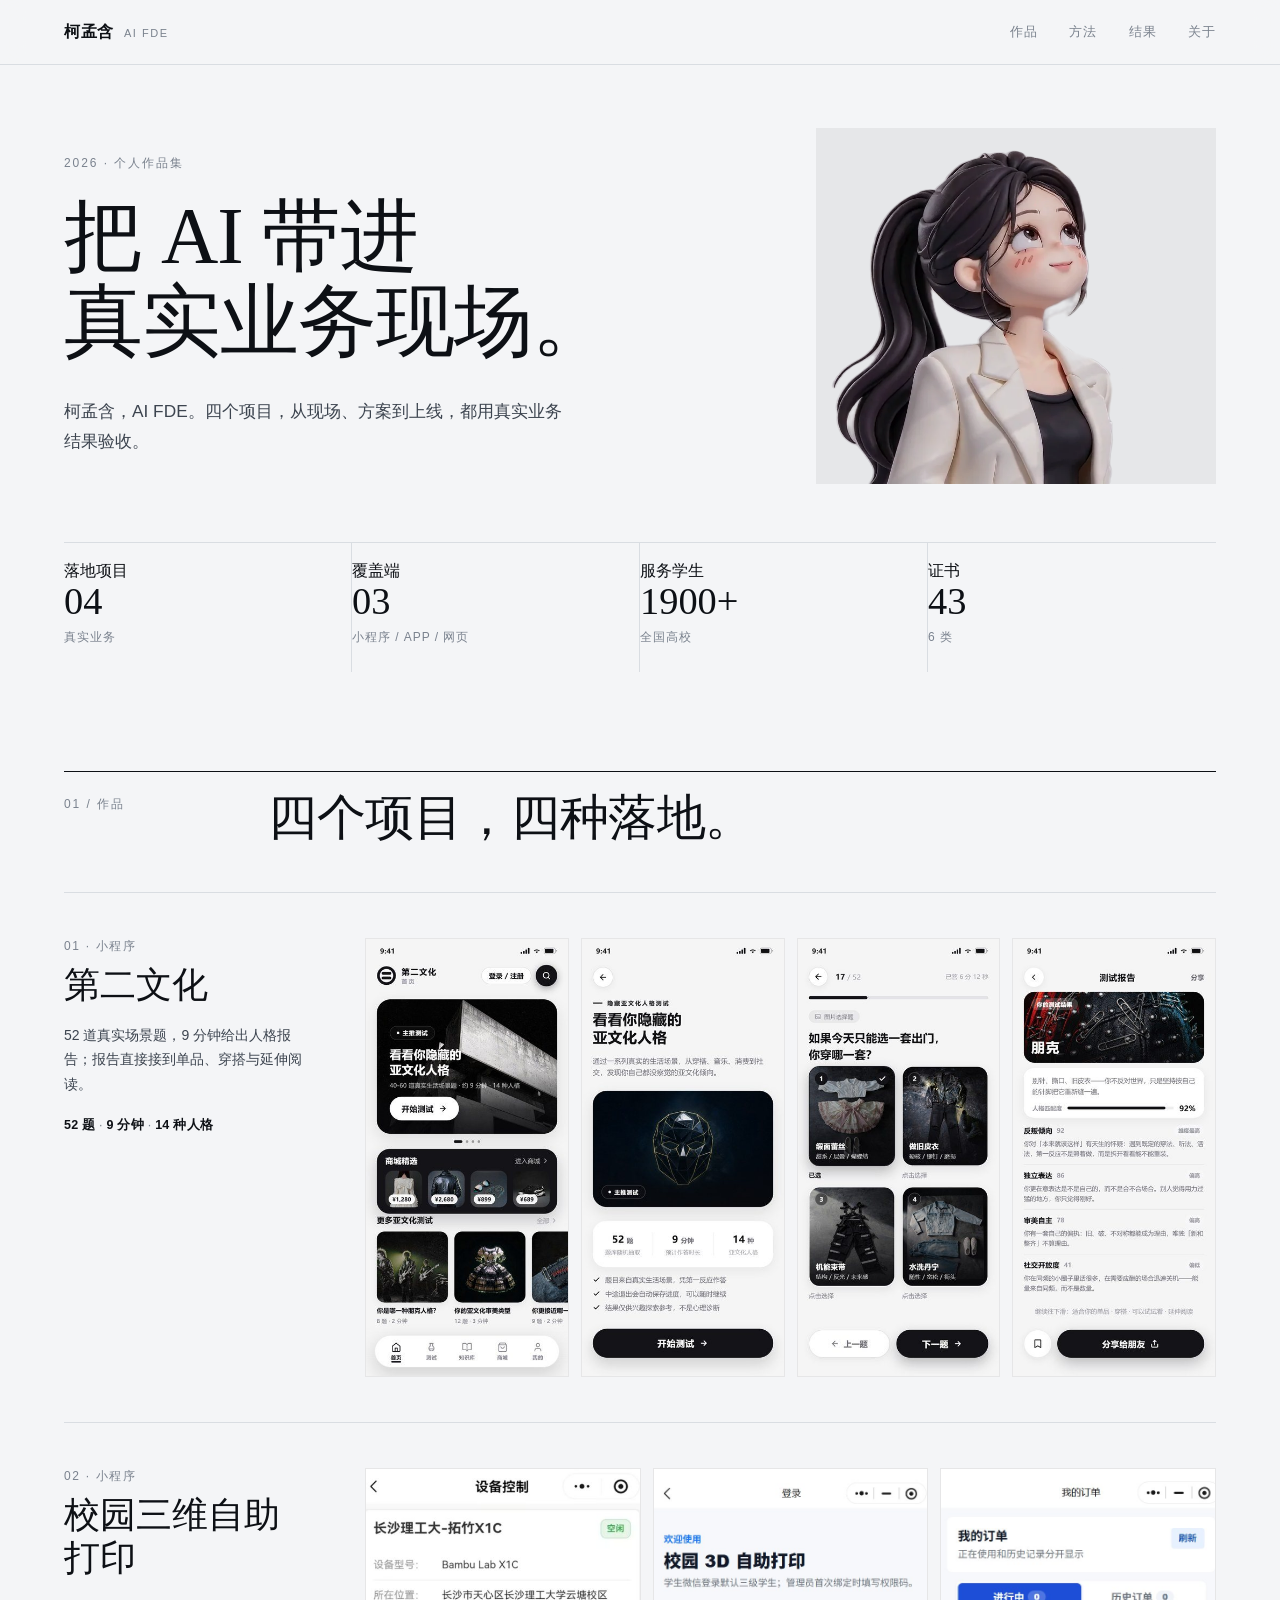
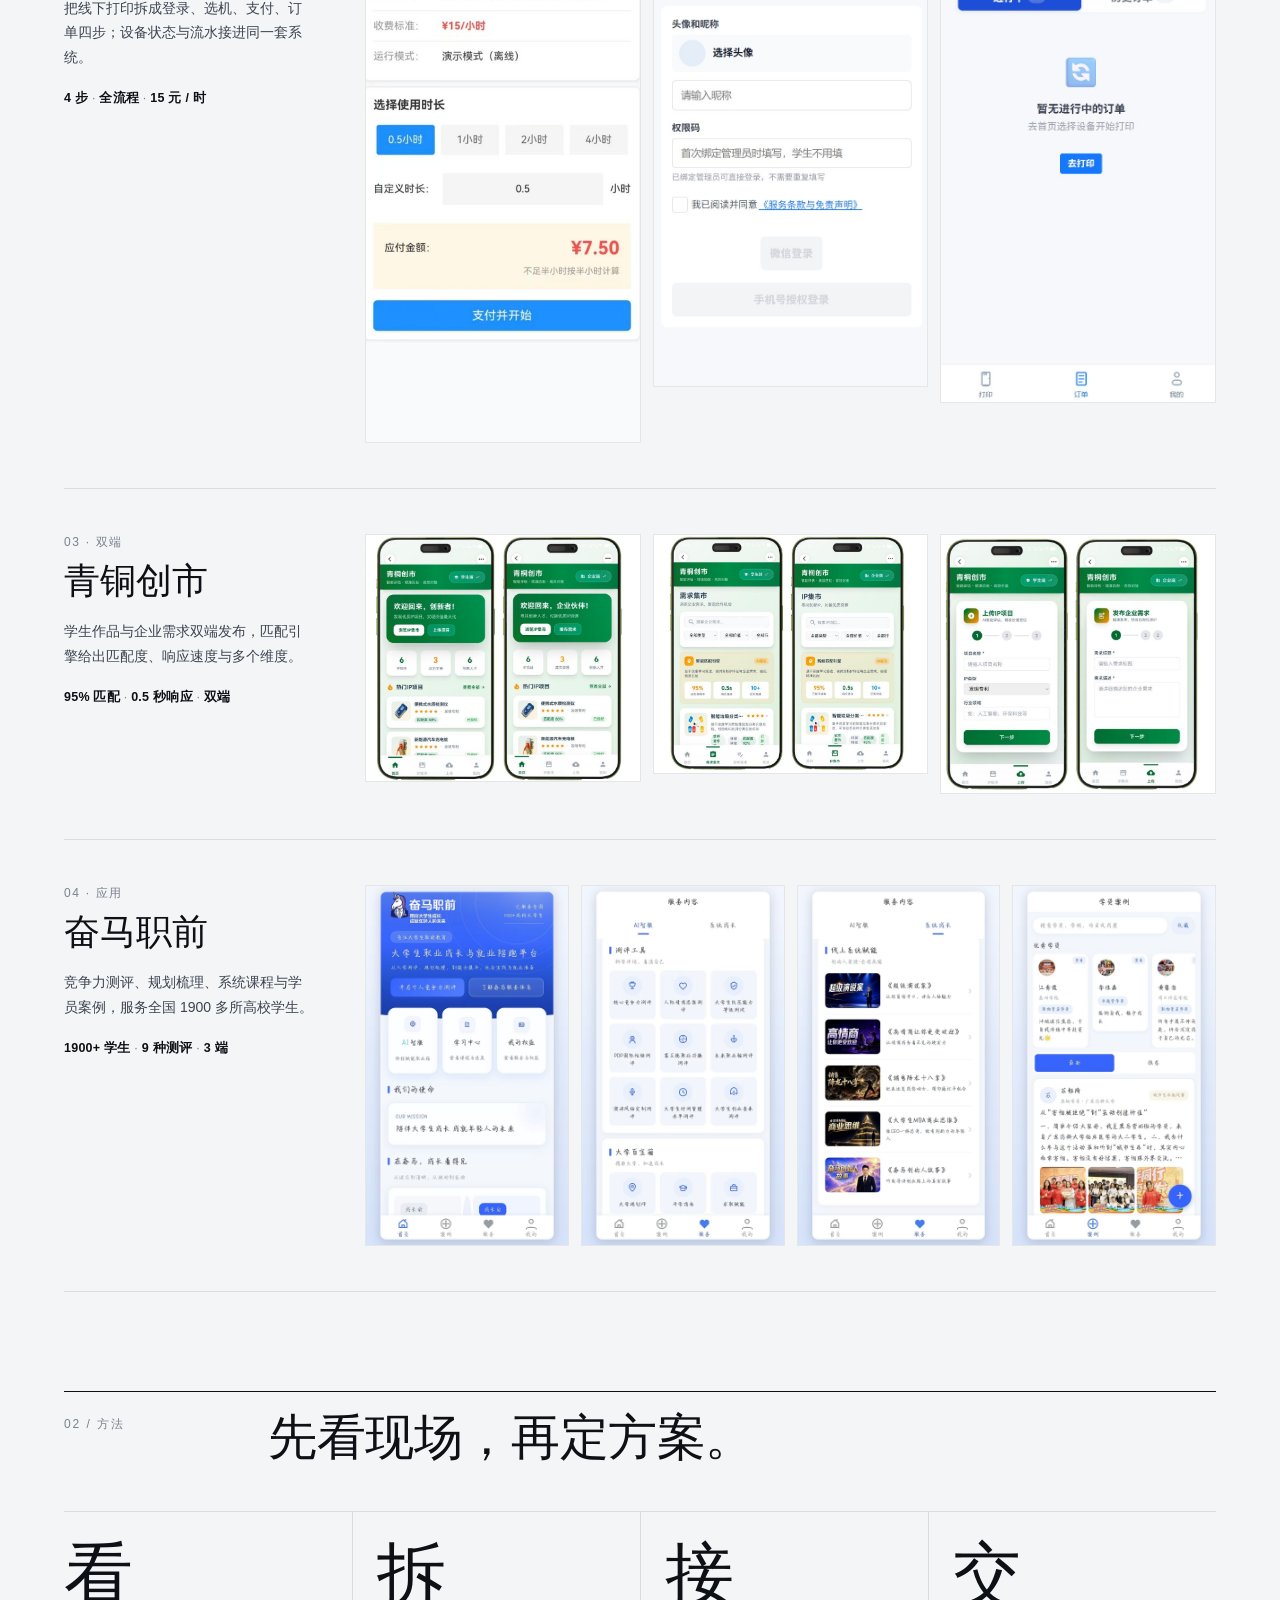
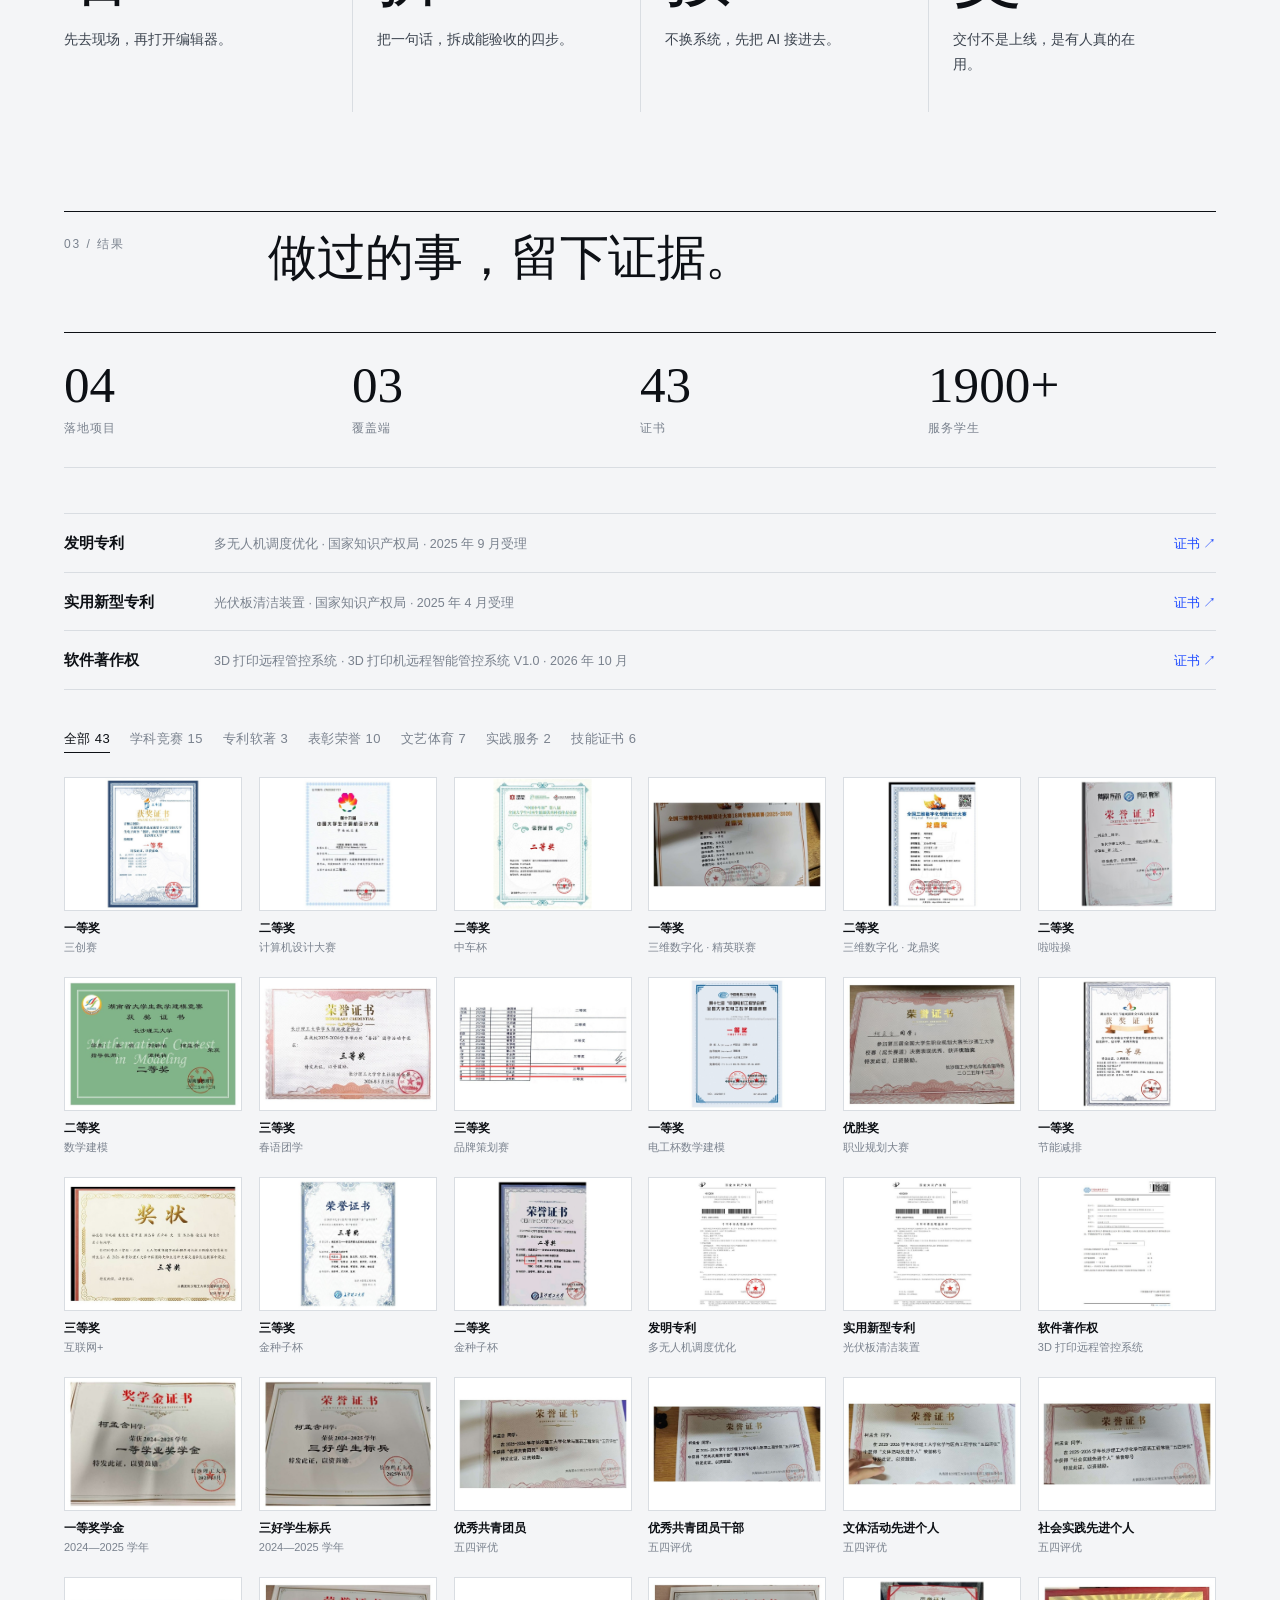
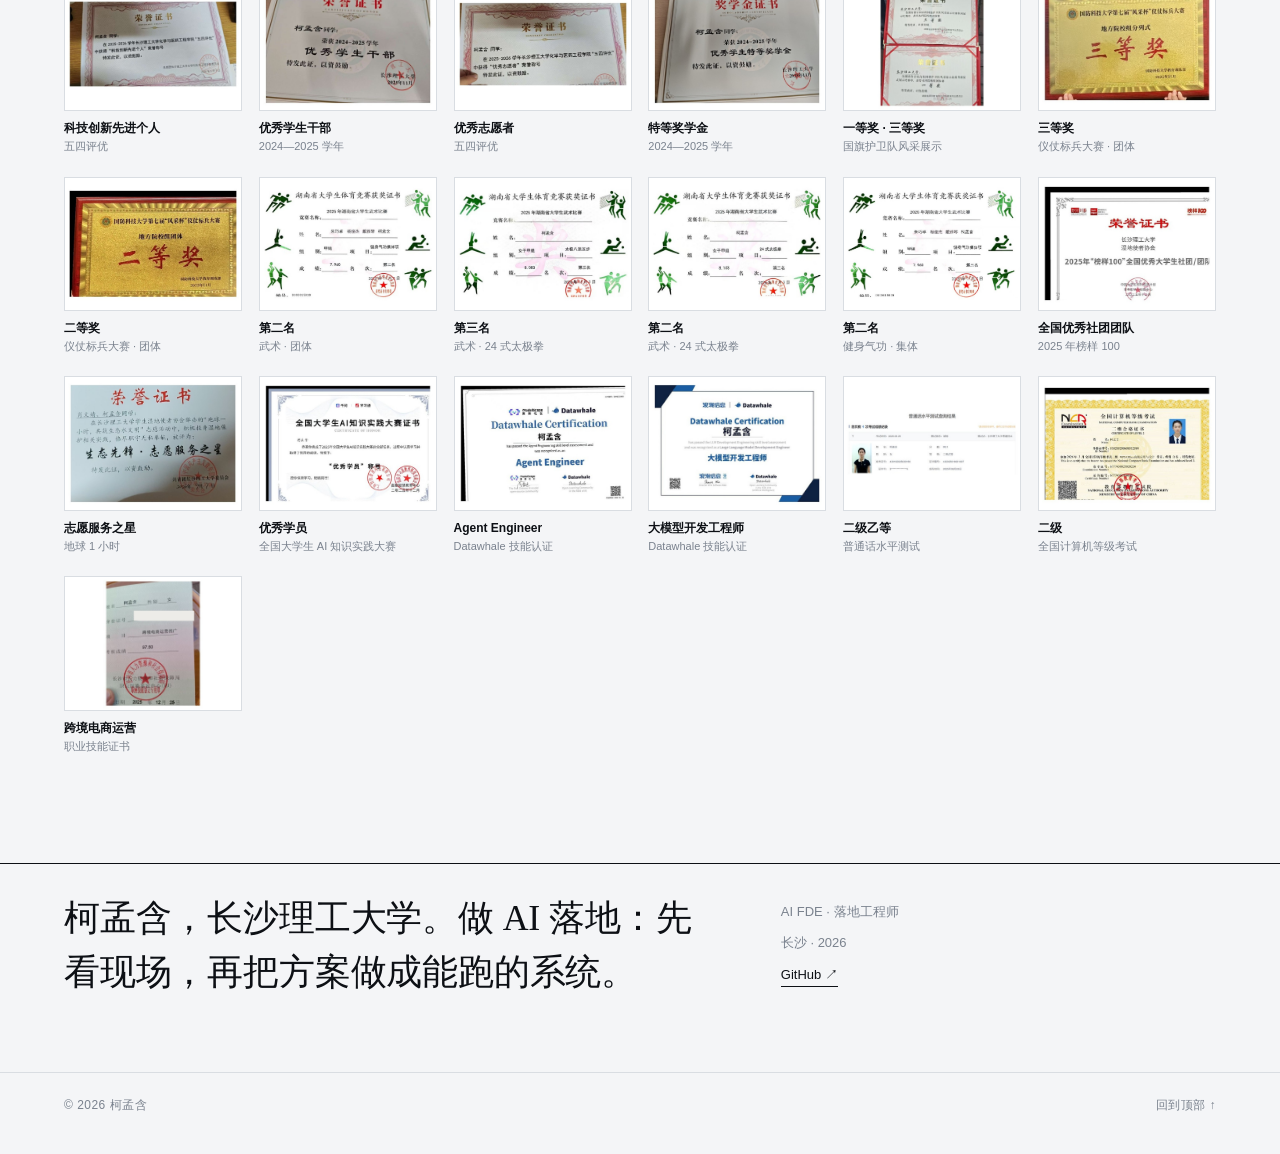
==== index.html @ 9101d400 "极简版作品集：单页、无裁切、43 证书、人物跟随" ====
<!doctype html>
<html lang="zh-CN">
<head>
<meta charset="utf-8">
<meta name="viewport" content="width=device-width, initial-scale=1, viewport-fit=cover">
<meta name="description" content="柯孟含 · AI FDE 作品集：把 AI 带进真实业务现场。">
<meta name="theme-color" content="#f4f5f7">
<meta name="color-scheme" content="light">
<link rel="icon" href="data:,">
<title>柯孟含 · AI FDE 作品集</title>
<style>
:root{
  --paper:#f4f5f7; --ink:#0d1015; --body:#3c444f; --muted:#7a828e;
  --hair:#d9dde2; --accent:#1f4bff;
  --serif:"Songti SC","STSong","Noto Serif SC","SimSun",serif;
  --sans:"PingFang SC","Microsoft YaHei","Hiragino Sans GB","Source Han Sans SC",sans-serif;
  --pad:clamp(20px,5vw,64px); --max:1280px;
}
*{box-sizing:border-box}
html{scroll-behavior:smooth}
body{margin:0;background:var(--paper);color:var(--ink);font-family:var(--sans);-webkit-font-smoothing:antialiased;text-rendering:optimizeLegibility}
::selection{background:var(--accent);color:#fff}
img{display:block;max-width:100%}
button{font-family:inherit}
a{color:inherit}
h1,h2,h3,p,dl,dd,dt{margin:0}
.wrap{max-width:var(--max);margin:0 auto;padding:0 var(--pad)}
.top{position:sticky;top:0;z-index:40;background:rgba(244,245,247,.9);backdrop-filter:blur(12px);-webkit-backdrop-filter:blur(12px);border-bottom:1px solid var(--hair)}
.top-in{max-width:var(--max);margin:0 auto;padding:0 var(--pad);height:64px;display:flex;align-items:center;justify-content:space-between;gap:24px}
.mark{display:flex;align-items:baseline;gap:10px;text-decoration:none;font-size:16px;font-weight:600;letter-spacing:.04em;white-space:nowrap}
.mark span{font-size:11px;font-weight:500;color:var(--muted);letter-spacing:.14em}
.nav{display:flex;align-items:center;gap:clamp(14px,2.6vw,32px)}
.nav a{font-size:13px;color:var(--muted);text-decoration:none;padding:5px 0;border-bottom:1px solid transparent;letter-spacing:.06em;white-space:nowrap}
.nav a:hover{color:var(--ink);border-color:var(--ink)}
.hero{padding-top:clamp(44px,7vh,84px)}
.hero-grid{display:grid;grid-template-columns:minmax(0,1.18fr) minmax(270px,.82fr);gap:clamp(24px,4vw,60px);align-items:center}
.eyebrow{font-size:12px;letter-spacing:.16em;color:var(--muted);margin-bottom:22px}
h1{font-family:var(--serif);font-weight:400;font-size:clamp(40px,6.2vw,88px);line-height:1.07;letter-spacing:-.012em}
.lede{margin-top:clamp(22px,3.5vh,34px);font-size:clamp(15px,1.35vw,18px);line-height:1.75;color:var(--body);max-width:29em}
.portrait{position:relative;width:100%;max-width:400px;aspect-ratio:810/720;justify-self:end;background:#e6e7e9}
.portrait img,.portrait canvas{position:absolute;inset:0;width:100%;height:100%;object-fit:contain;mix-blend-mode:multiply}
.portrait img{transition:opacity .2s ease}
.facts{display:grid;grid-template-columns:repeat(4,minmax(0,1fr));border-top:1px solid var(--hair);margin-top:clamp(40px,6.5vh,76px)}
.fact{padding:18px 18px 26px 0;border-right:1px solid var(--hair)}
.fact:last-child{border-right:0;padding-right:0}
.fact b{display:block;font-family:var(--serif);font-weight:400;font-size:clamp(28px,3vw,40px);line-height:1}
.fact span{display:block;margin-top:9px;font-size:12px;letter-spacing:.08em;color:var(--muted)}
section[id]{scroll-margin-top:84px}
.sec{padding-top:clamp(74px,11vh,132px)}
.sec-head{display:grid;grid-template-columns:180px minmax(0,1fr);gap:24px;border-top:1px solid var(--ink);padding-top:18px;margin-bottom:clamp(30px,5vh,54px)}
.sec-no{font-size:12px;letter-spacing:.16em;color:var(--muted);padding-top:6px}
.sec-title{font-family:var(--serif);font-weight:400;font-size:clamp(30px,3.8vw,52px);line-height:1.16;letter-spacing:-.008em}
.project{display:grid;grid-template-columns:250px minmax(0,1fr);gap:clamp(24px,4vw,56px);padding:clamp(34px,5vh,54px) 0;border-bottom:1px solid var(--hair)}
.project:first-of-type{border-top:1px solid var(--hair)}
.p-idx{font-size:12px;letter-spacing:.14em;color:var(--muted)}
.p-title{font-family:var(--serif);font-weight:400;font-size:clamp(25px,2.8vw,36px);line-height:1.2;margin-top:9px}
.p-desc{margin-top:16px;font-size:14px;line-height:1.75;color:var(--body);max-width:22em}
.p-metrics{margin-top:18px;font-size:12.5px;line-height:1.8;color:var(--muted);letter-spacing:.02em}
.p-metrics b{color:var(--ink);font-weight:600}
.shots{display:flex;gap:12px;align-items:flex-start}
.shots img{flex:1 1 0;min-width:0;width:100%;height:auto;background:#fff;border:1px solid rgba(13,16,21,.1)}
.method{display:grid;grid-template-columns:repeat(4,minmax(0,1fr));border-top:1px solid var(--hair)}
.m-row{padding:28px 24px 36px 0}
.m-row + .m-row{border-left:1px solid var(--hair);padding-left:24px}
.m-char{font-family:var(--serif);font-size:clamp(46px,5.4vw,76px);line-height:1;font-weight:400}
.m-text{margin-top:18px;font-size:14px;line-height:1.75;color:var(--body);max-width:14em}
.results{display:grid;grid-template-columns:repeat(4,minmax(0,1fr));border-top:1px solid var(--ink);border-bottom:1px solid var(--hair)}
.result{padding:26px 18px 30px 0}
.result b{display:block;font-family:var(--serif);font-weight:400;font-size:clamp(34px,4vw,54px);line-height:1}
.result span{display:block;margin-top:10px;font-size:12px;letter-spacing:.08em;color:var(--muted)}
.patents{margin-top:clamp(30px,5vh,50px);border-top:1px solid var(--hair)}
.patent{width:100%;display:grid;grid-template-columns:132px minmax(0,1fr) auto;gap:18px;align-items:baseline;padding:18px 0;border:0;border-bottom:1px solid var(--hair);background:none;text-align:left;color:inherit;cursor:pointer;font:inherit}
.patent b{font-size:15px;font-weight:600;line-height:1.4}
.patent small{font-size:12.5px;color:var(--muted);line-height:1.5}
.patent em{font-style:normal;font-size:12.5px;color:var(--accent);white-space:nowrap}
.patent:hover em{text-decoration:underline}
.cert-filter{display:flex;flex-wrap:wrap;gap:6px 20px;margin:clamp(28px,4vh,42px) 0 22px}
.cert-filter button{background:none;border:0;border-bottom:1px solid transparent;padding:4px 0;font-size:13px;color:var(--muted);cursor:pointer;letter-spacing:.03em}
.cert-filter button:hover{color:var(--ink)}
.cert-filter button.on{color:var(--ink);border-color:var(--ink)}
.cert-grid{display:grid;grid-template-columns:repeat(6,minmax(0,1fr));gap:clamp(12px,1.5vw,20px) clamp(10px,1.3vw,18px)}
.cert{border:0;background:none;padding:0;text-align:left;color:inherit;cursor:pointer;font:inherit;min-width:0}
.cert-img{display:block;width:100%;height:clamp(96px,10.5vw,150px);background:#fff;border:1px solid var(--hair);transition:border-color .2s ease}
.cert-img img{width:100%;height:100%;object-fit:contain}
.cert b{display:block;font-size:12px;font-weight:600;line-height:1.45;margin-top:9px}
.cert span{display:block;font-size:11px;line-height:1.45;color:var(--muted);margin-top:2px}
.cert:hover .cert-img{border-color:var(--ink)}
.about{display:grid;grid-template-columns:minmax(0,1.2fr) minmax(0,.8fr);gap:clamp(30px,5vw,72px);margin-top:clamp(80px,12vh,140px);border-top:1px solid var(--ink);padding-top:28px}
.about p{font-family:var(--serif);font-size:clamp(24px,2.8vw,38px);line-height:1.5;letter-spacing:-.005em}
.about-meta{display:flex;flex-direction:column;gap:8px;font-size:13px;line-height:1.8;color:var(--muted);padding-top:8px}
.about-meta a{color:var(--ink);text-decoration:none;border-bottom:1px solid var(--ink);align-self:flex-start}
.foot{display:flex;justify-content:space-between;gap:24px;margin-top:clamp(54px,8vh,90px);padding-top:24px;padding-bottom:40px;border-top:1px solid var(--hair);font-size:12px;color:var(--muted);letter-spacing:.04em}
.foot a{text-decoration:none;color:inherit}
.foot a:hover{color:var(--ink)}
.lb{position:fixed;inset:0;z-index:100;background:#0a0c10;display:none;place-items:center;padding:clamp(56px,7vh,84px) clamp(14px,4vw,56px) clamp(72px,9vh,96px)}
.lb.on{display:grid}
.lb figure{margin:0;display:grid;place-items:center;max-width:100%;max-height:100%}
.lb img{max-width:min(94vw,1400px);max-height:76vh;width:auto;height:auto;object-fit:contain;background:#fff}
.lb figcaption{position:fixed;left:0;right:0;bottom:0;display:flex;align-items:center;justify-content:space-between;gap:18px;padding:16px clamp(20px,4vw,48px);color:#fff;font-size:12.5px;line-height:1.5;background:linear-gradient(to top,rgba(10,12,16,.96),rgba(10,12,16,0))}
.lb figcaption span{color:#aab2bf}
#lbCount{white-space:nowrap;flex:none}
.lb button{background:none;border:1px solid rgba(255,255,255,.28);color:#fff;padding:7px 13px;font-size:12.5px;cursor:pointer}
.lb button:hover{border-color:#fff}
.lb-close{position:fixed;top:16px;right:16px;z-index:2}
.lb-prev,.lb-next{position:fixed;top:50%;transform:translateY(-50%);z-index:2}
.lb-prev{left:16px}.lb-next{right:16px}
@media (max-width:980px){
  .hero-grid{grid-template-columns:1fr;align-items:start}
  .portrait{justify-self:stretch;max-width:none;width:100%;margin-top:8px}
  .sec-head{grid-template-columns:130px minmax(0,1fr)}
  .project{grid-template-columns:1fr;gap:22px}
  .p-desc{max-width:32em}
  .method{grid-template-columns:repeat(2,minmax(0,1fr))}
  .m-row:nth-child(3){border-left:0;padding-left:0}
  .m-row{border-top:1px solid var(--hair)}
  .m-row:nth-child(-n+2){border-top:0}
  .cert-grid{grid-template-columns:repeat(3,minmax(0,1fr))}
  .about{grid-template-columns:1fr}
}
@media (max-width:640px){
  .top-in{height:58px}
  .mark span{display:none}
  .nav{gap:16px}
  .nav a{font-size:12px}
  .facts{grid-template-columns:repeat(2,minmax(0,1fr))}
  .fact:nth-child(2){border-right:0}
  .fact:nth-child(-n+2){border-bottom:1px solid var(--hair)}
  .sec-head{grid-template-columns:1fr;gap:8px}
  .sec-no{padding-top:0}
  .shots{display:grid;grid-template-columns:repeat(2,minmax(0,1fr));gap:10px}
  .shots img{width:100%;height:auto}
  .method{grid-template-columns:1fr}
  .m-row + .m-row{border-left:0;padding-left:0}
  .m-row{border-top:1px solid var(--hair);padding:22px 0 28px}
  .m-row:nth-child(2){border-top:0}
  .m-text{max-width:22em}
  .results{grid-template-columns:repeat(2,minmax(0,1fr))}
  .result:nth-child(2){border-right:0}
  .result:nth-child(-n+2){border-bottom:1px solid var(--hair)}
  .patent{grid-template-columns:1fr auto;gap:6px 14px}
  .patent small{grid-column:1/-1}
  .cert-grid{grid-template-columns:repeat(2,minmax(0,1fr))}
  .cert-img{height:132px}
  .lb-prev,.lb-next{top:auto;bottom:60px;transform:none}
  .lb-prev{left:14px}.lb-next{right:14px}
}
@media (prefers-reduced-motion: reduce){
  html{scroll-behavior:auto}
  *{transition:none !important;animation:none !important}
}
</style>
</head>
<body>
<header class="top">
  <div class="top-in">
    <a class="mark" href="#top">柯孟含<span>AI FDE</span></a>
    <nav class="nav" aria-label="页面导航">
      <a href="#work">作品</a>
      <a href="#method">方法</a>
      <a href="#result">结果</a>
      <a href="#about">关于</a>
    </nav>
  </div>
</header>

<main id="top">
  <section class="hero wrap">
    <div class="hero-grid">
      <div>
        <p class="eyebrow">2026 · 个人作品集</p>
        <h1>把 AI 带进<br>真实业务现场。</h1>
        <p class="lede">柯孟含，AI FDE。四个项目，从现场、方案到上线，都用真实业务结果验收。</p>
      </div>
      <div class="portrait">
        <img src="[data-uri]" alt="柯孟含的原创动画形象">
        <canvas id="headCanvas" width="810" height="720" role="img" aria-label="原创动画形象，头部跟随鼠标连续转动"></canvas>
      </div>
    </div>
    <dl class="facts">
      <div class="fact"><dt>落地项目</dt><dd><b>04</b><span>真实业务</span></dd></div>
      <div class="fact"><dt>覆盖端</dt><dd><b>03</b><span>小程序 / APP / 网页</span></dd></div>
      <div class="fact"><dt>服务学生</dt><dd><b>1900+</b><span>全国高校</span></dd></div>
      <div class="fact"><dt>证书</dt><dd><b>43</b><span>6 类</span></dd></div>
    </dl>
  </section>

  <section class="sec wrap" id="work">
    <div class="sec-head">
      <p class="sec-no">01 / 作品</p>
      <h2 class="sec-title">四个项目，四种落地。</h2>
    </div>
    <article class="project">
        <div>
          <p class="p-idx">01 · 小程序</p>
          <h3 class="p-title">第二文化</h3>
          <p class="p-desc">52 道真实场景题，9 分钟给出人格报告；报告直接接到单品、穿搭与延伸阅读。</p>
          <p class="p-metrics"><b>52 题</b> · <b>9 分钟</b> · <b>14 种人格</b></p>
        </div>
        <div class="shots" aria-label="第二文化 界面"><img src="[data-uri]" alt="第二文化：首页 · 主推测试与商城精选"><img src="[data-uri]" alt="第二文化：测试介绍 · 52 题 / 约 9 分钟 / 14 种"><img src="[data-uri]" alt="第二文化：答题 · 第 17 题，共 52 题"><img src="[data-uri]" alt="第二文化：报告 · 朋克 92% 与四维解读"></div>
      </article>
<article class="project">
        <div>
          <p class="p-idx">02 · 小程序</p>
          <h3 class="p-title">校园三维自助打印</h3>
          <p class="p-desc">把线下打印拆成登录、选机、支付、订单四步；设备状态与流水接进同一套系统。</p>
          <p class="p-metrics"><b>4 步</b> · <b>全流程</b> · <b>15 元 / 时</b></p>
        </div>
        <div class="shots" aria-label="校园三维自助打印 界面"><img src="[data-uri]" alt="校园三维自助打印：设备控制 · 选择时长并支付"><img src="[data-uri]" alt="校园三维自助打印：登录 · 微信登录与权限码"><img src="[data-uri]" alt="校园三维自助打印：我的订单 · 进行中与历史"></div>
      </article>
<article class="project">
        <div>
          <p class="p-idx">03 · 双端</p>
          <h3 class="p-title">青铜创市</h3>
          <p class="p-desc">学生作品与企业需求双端发布，匹配引擎给出匹配度、响应速度与多个维度。</p>
          <p class="p-metrics"><b>95% 匹配</b> · <b>0.5 秒响应</b> · <b>双端</b></p>
        </div>
        <div class="shots" aria-label="青铜创市 界面"><img src="[data-uri]" alt="青铜创市：双端首页 · 学生端与企业端"><img src="[data-uri]" alt="青铜创市：作品集市与需求集市 · 智能匹配"><img src="[data-uri]" alt="青铜创市：上传作品与发布需求"></div>
      </article>
<article class="project">
        <div>
          <p class="p-idx">04 · 应用</p>
          <h3 class="p-title">奋马职前</h3>
          <p class="p-desc">竞争力测评、规划梳理、系统课程与学员案例，服务全国 1900 多所高校学生。</p>
          <p class="p-metrics"><b>1900+ 学生</b> · <b>9 种测评</b> · <b>3 端</b></p>
        </div>
        <div class="shots" aria-label="奋马职前 界面"><img src="[data-uri]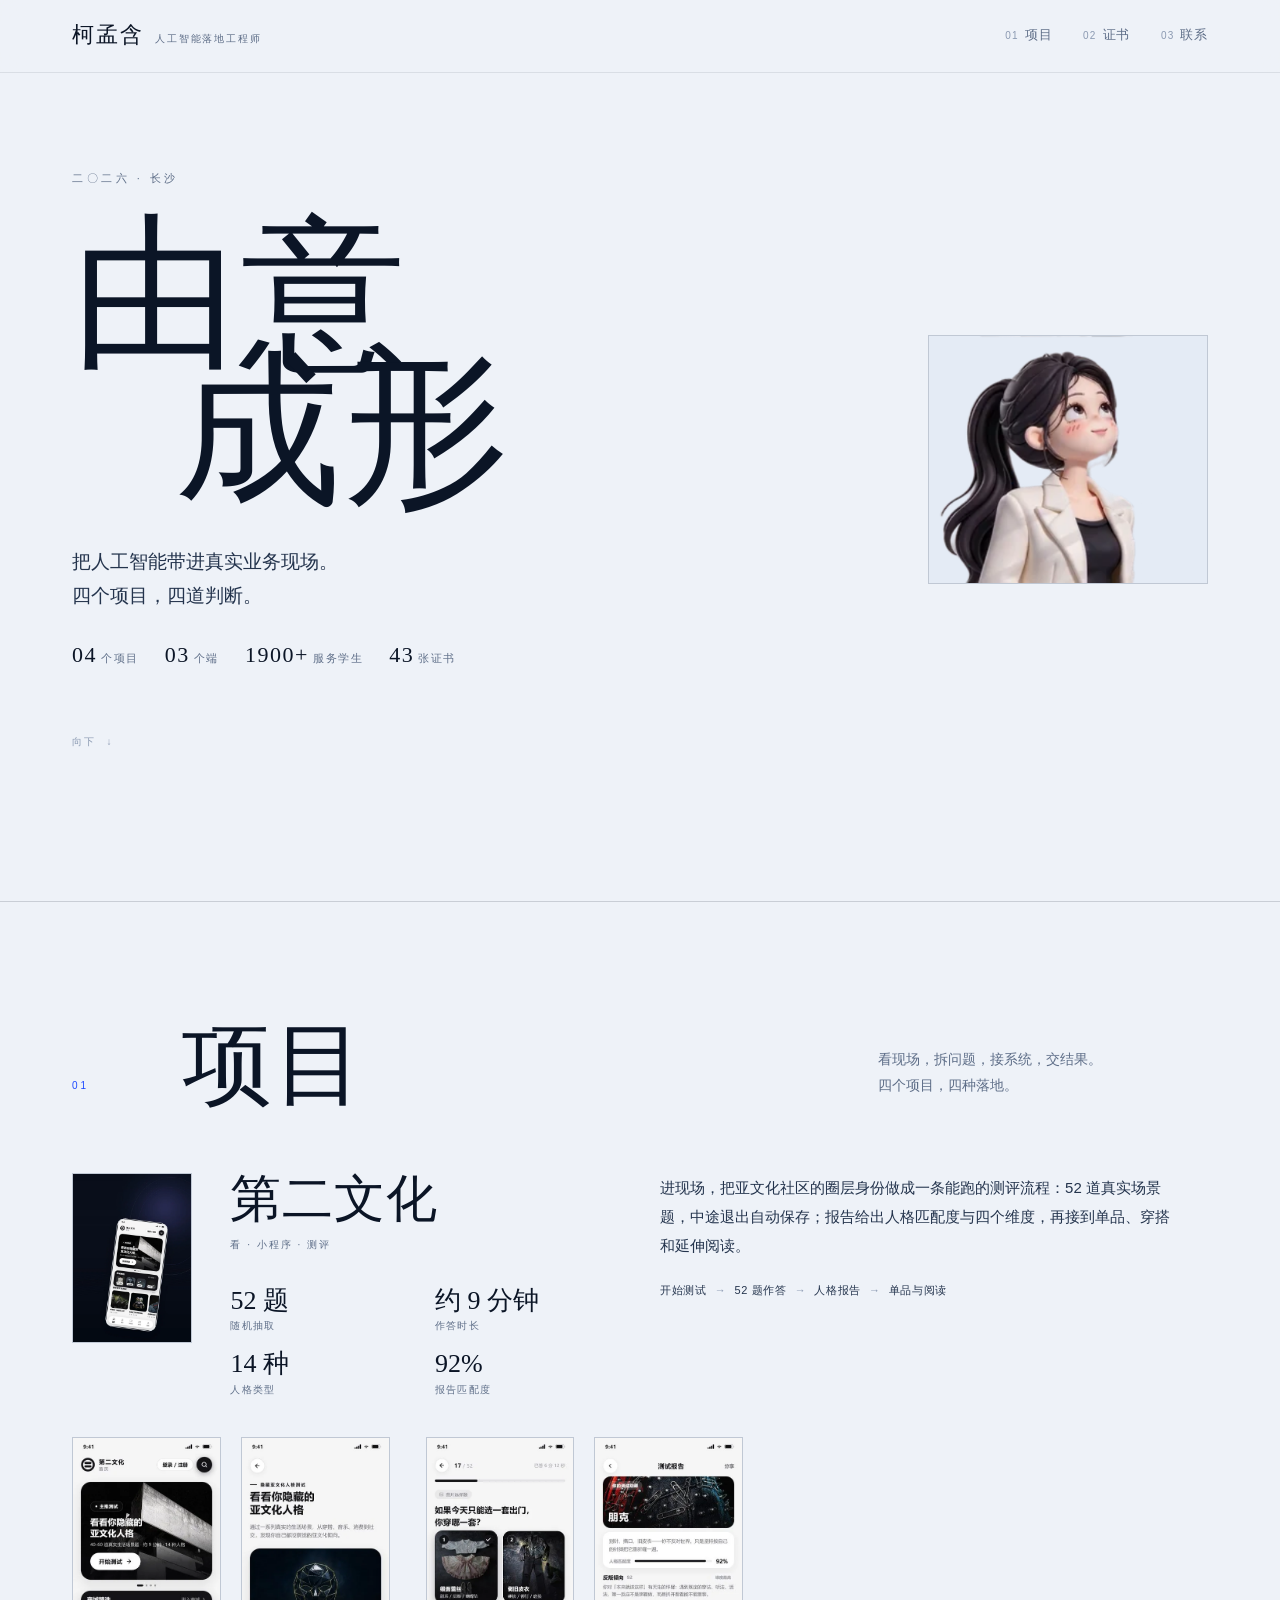
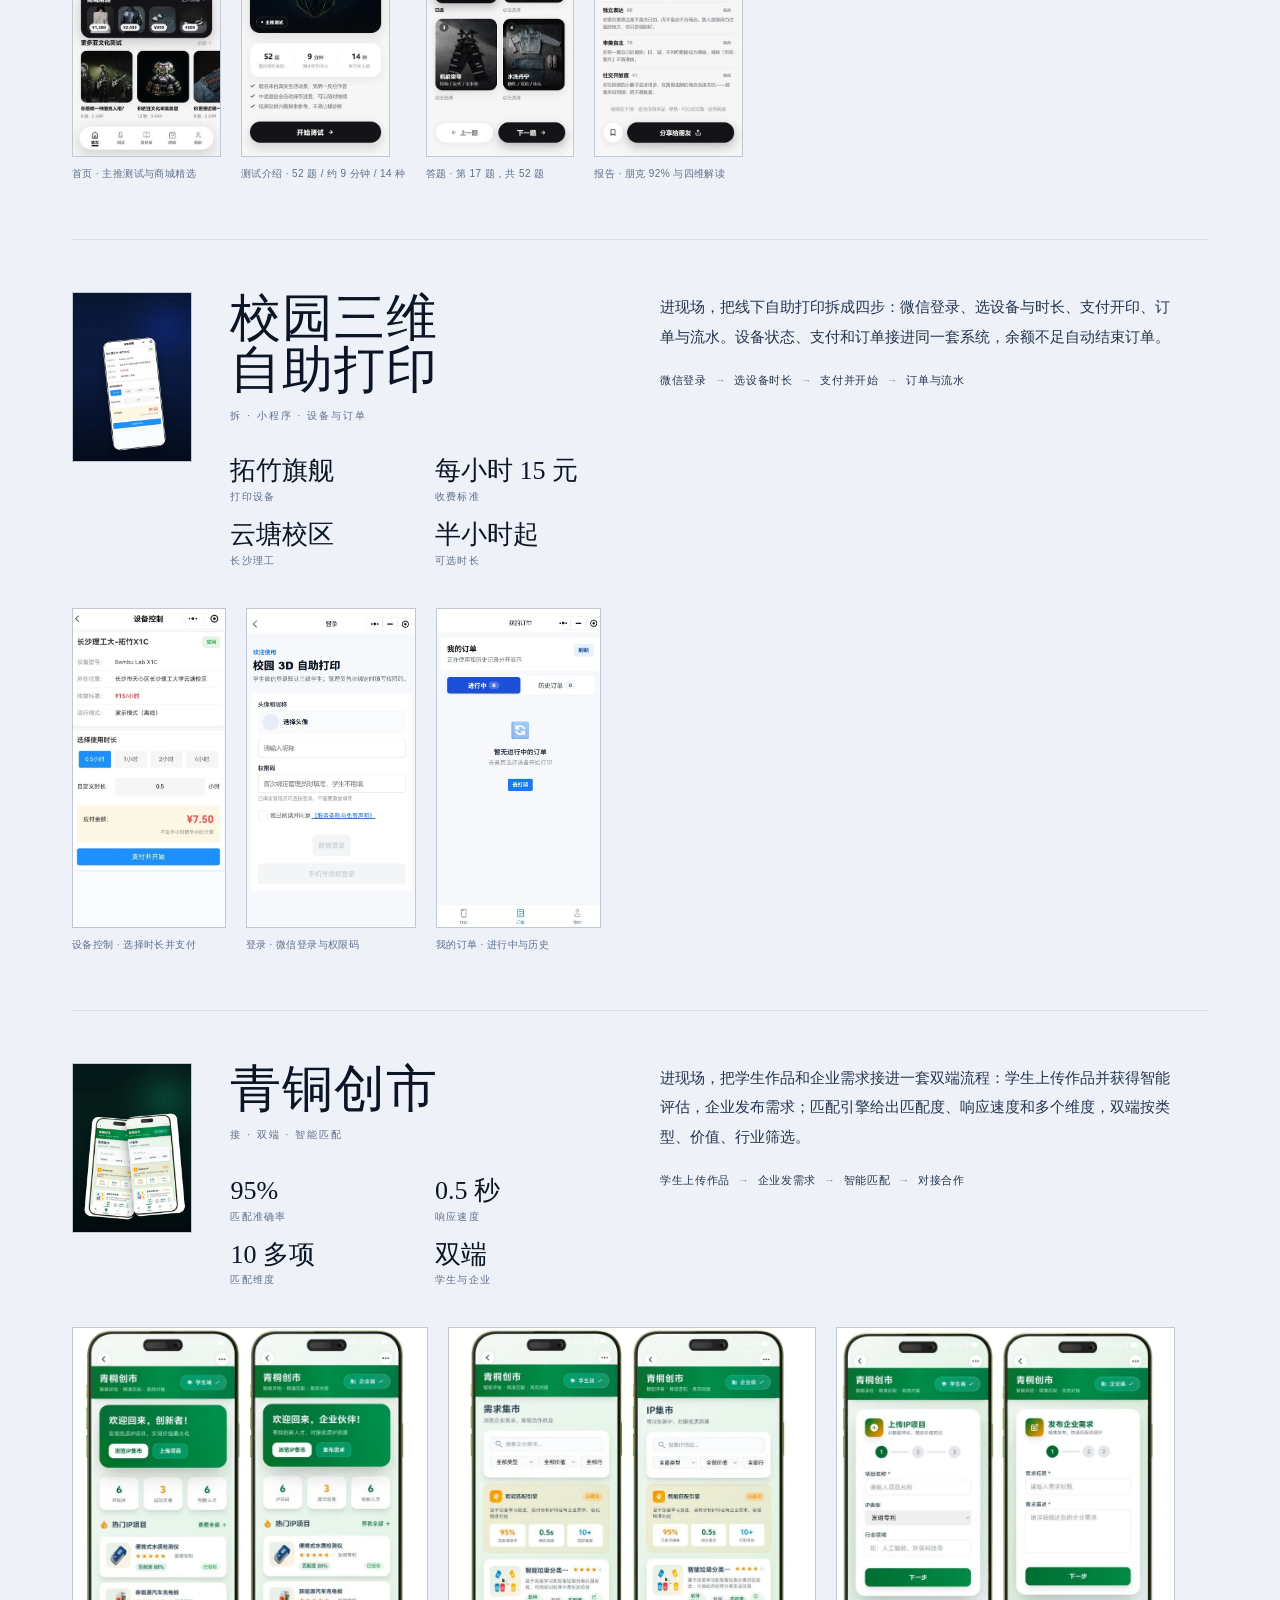
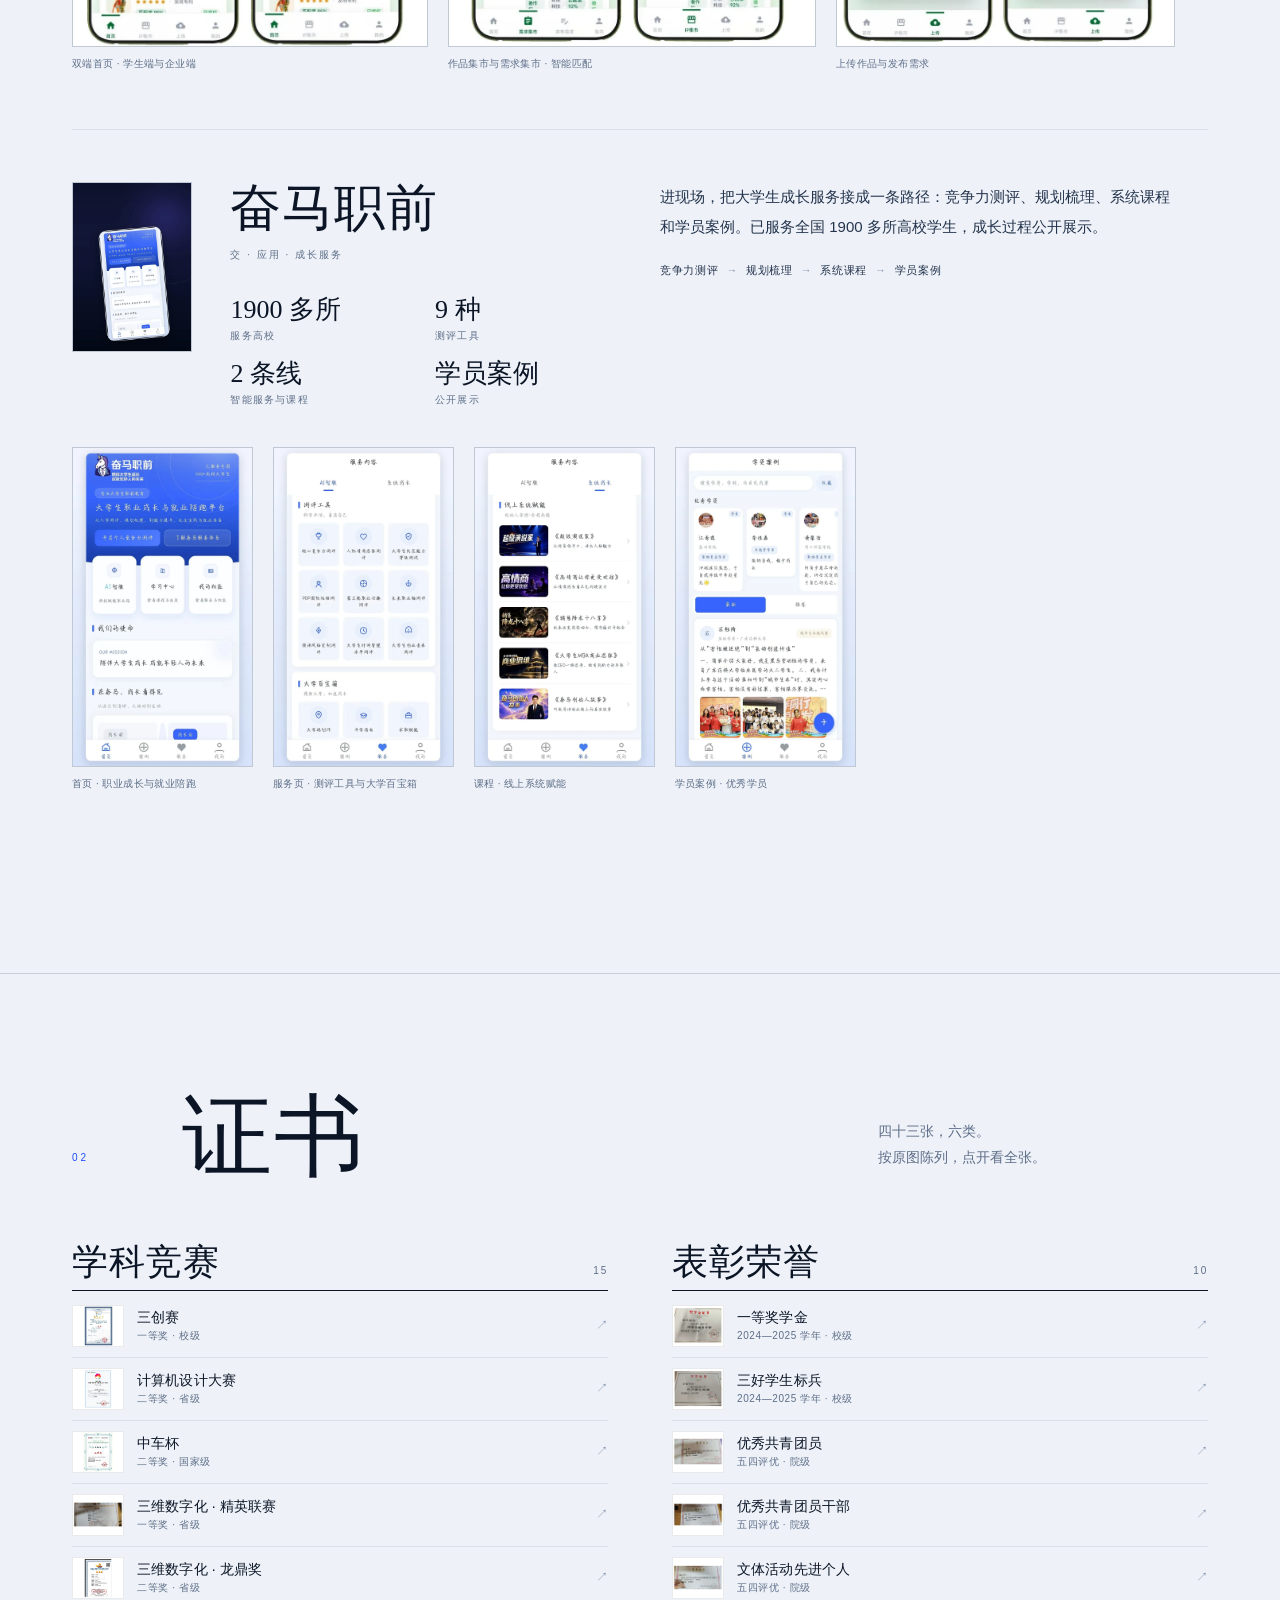
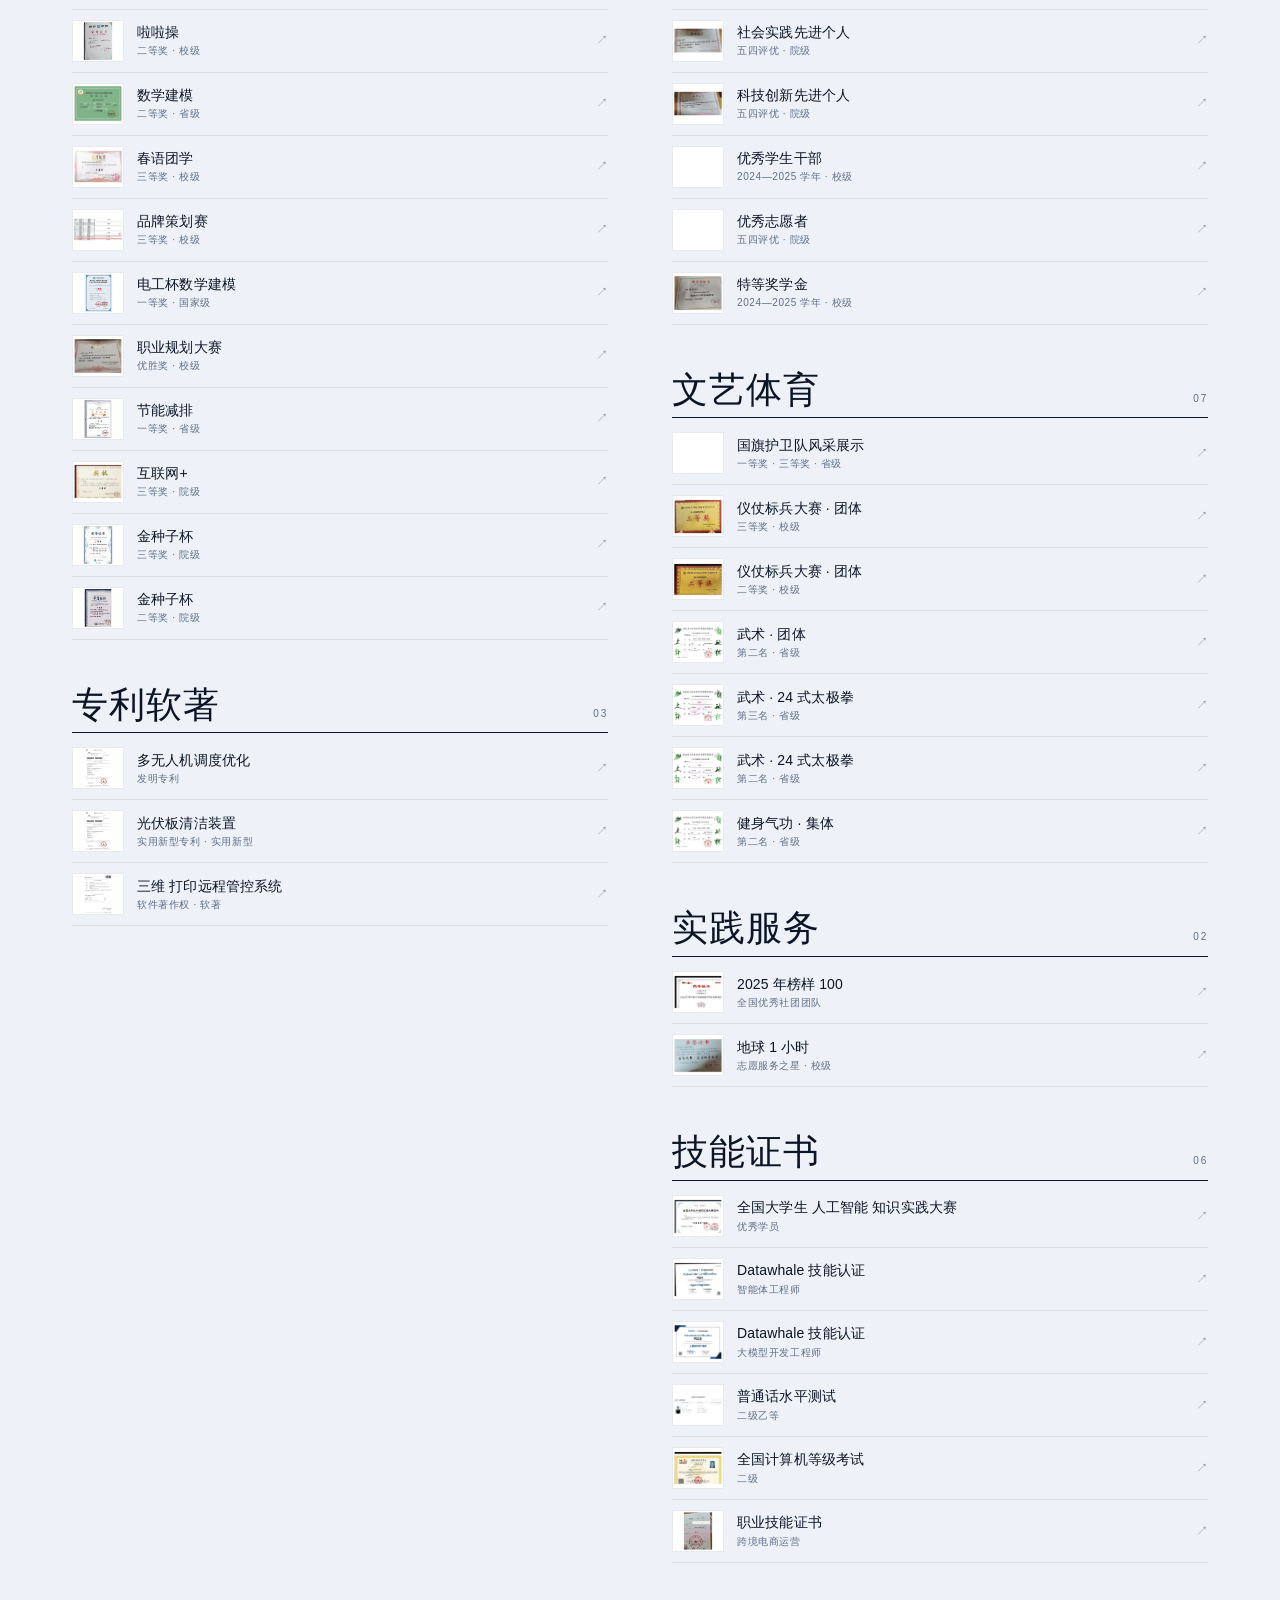
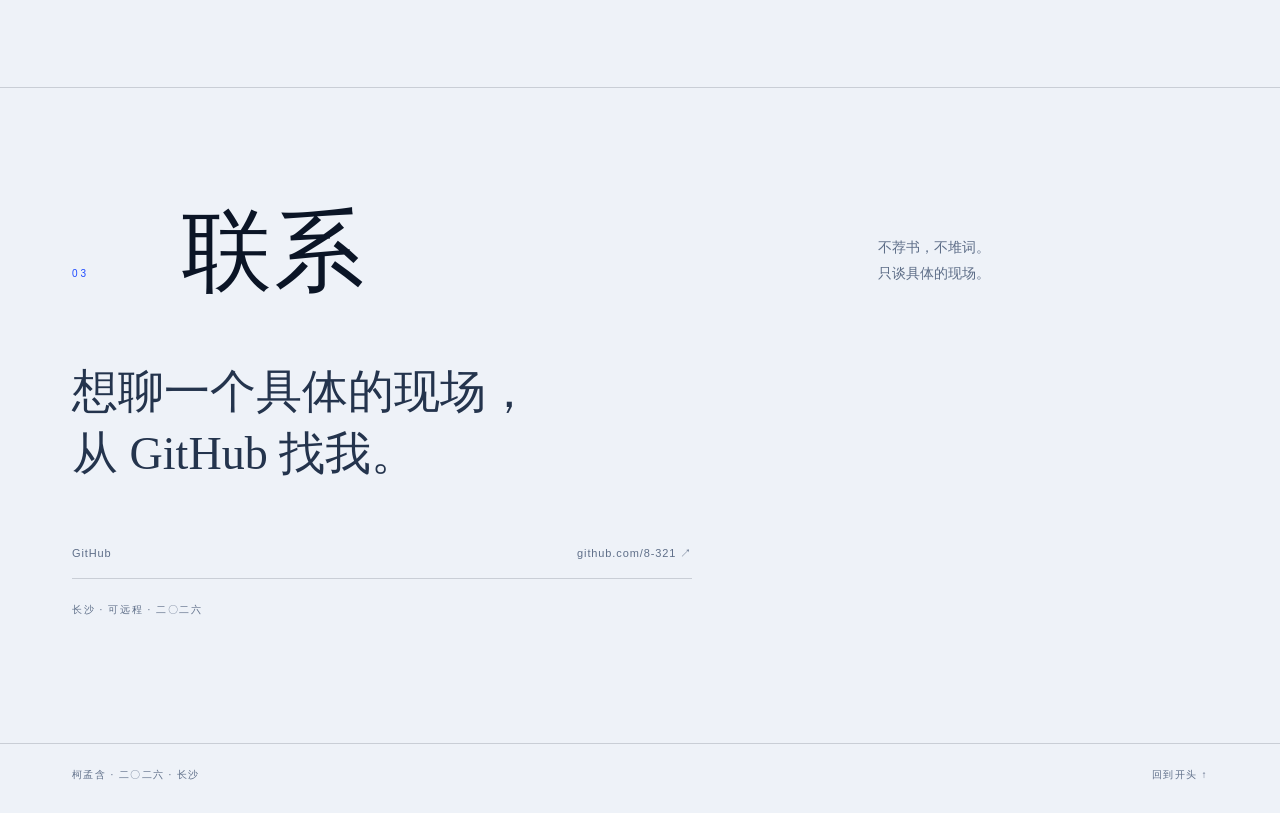
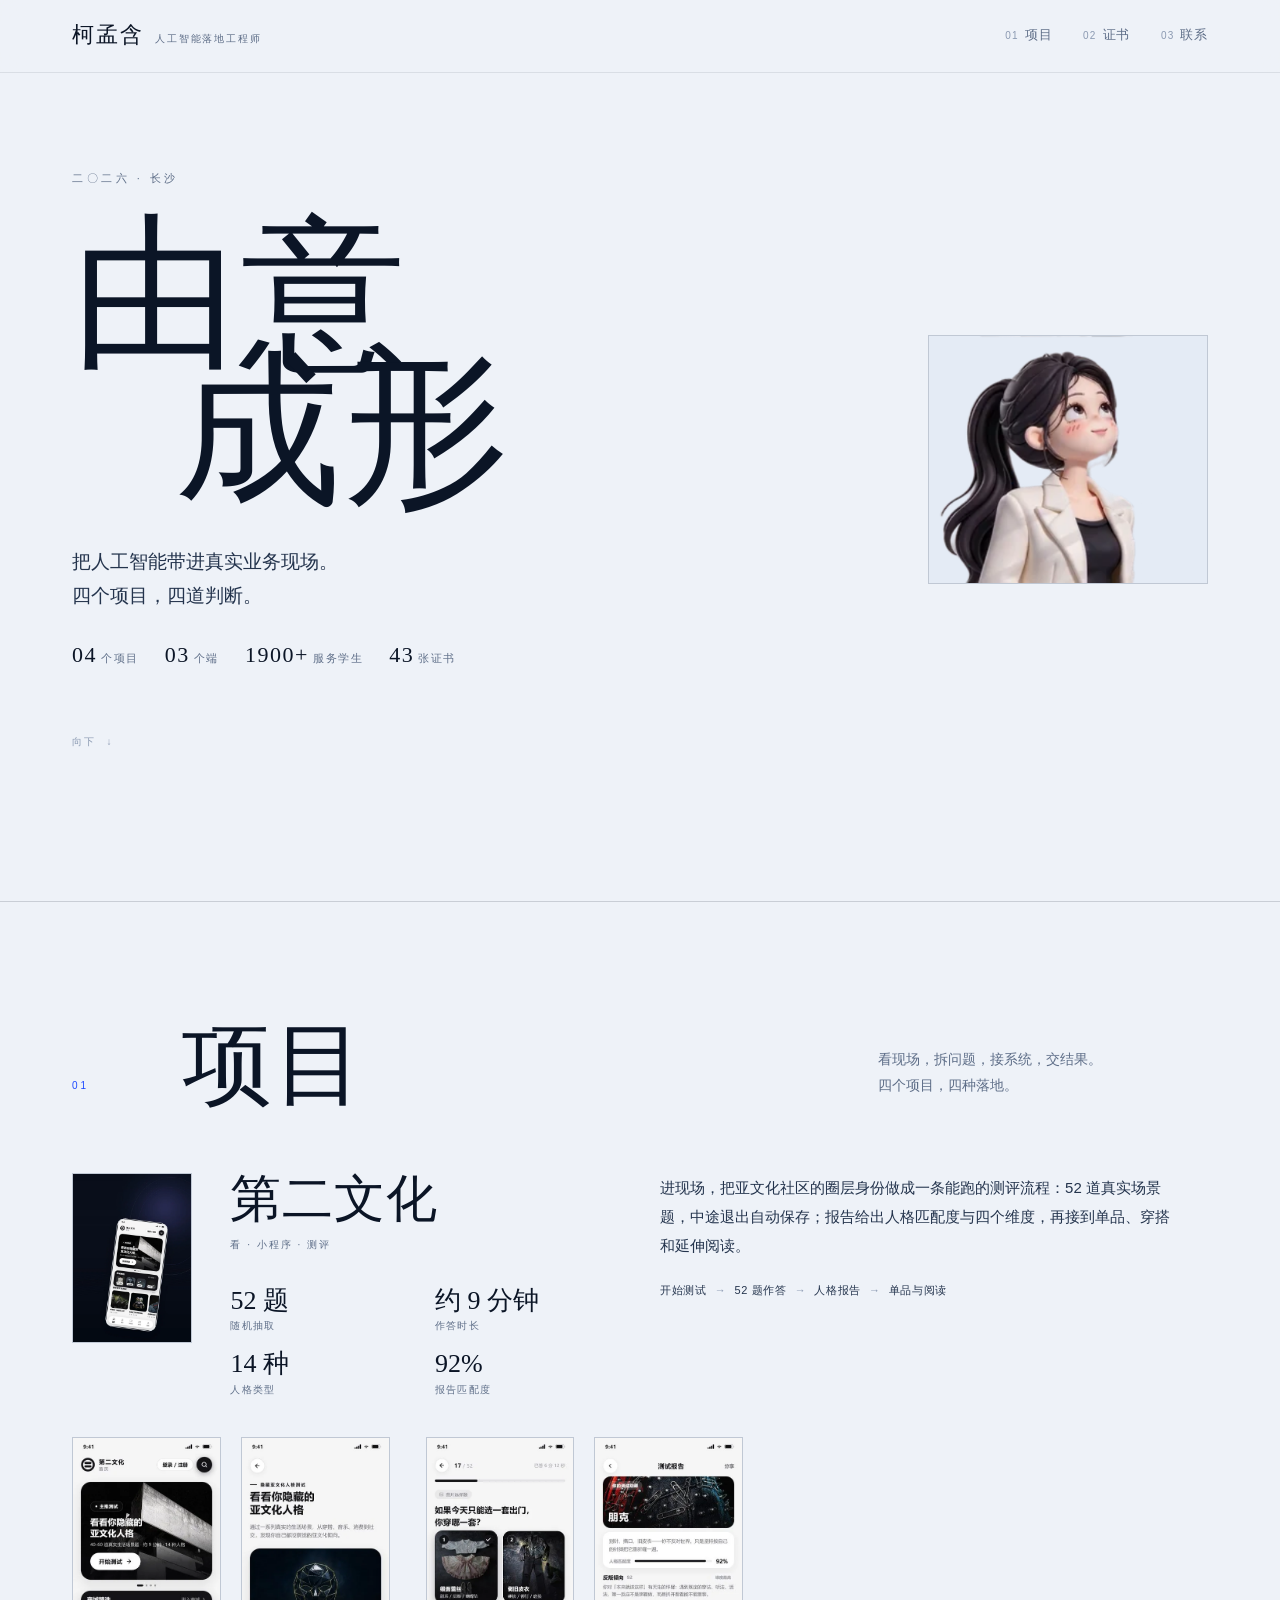
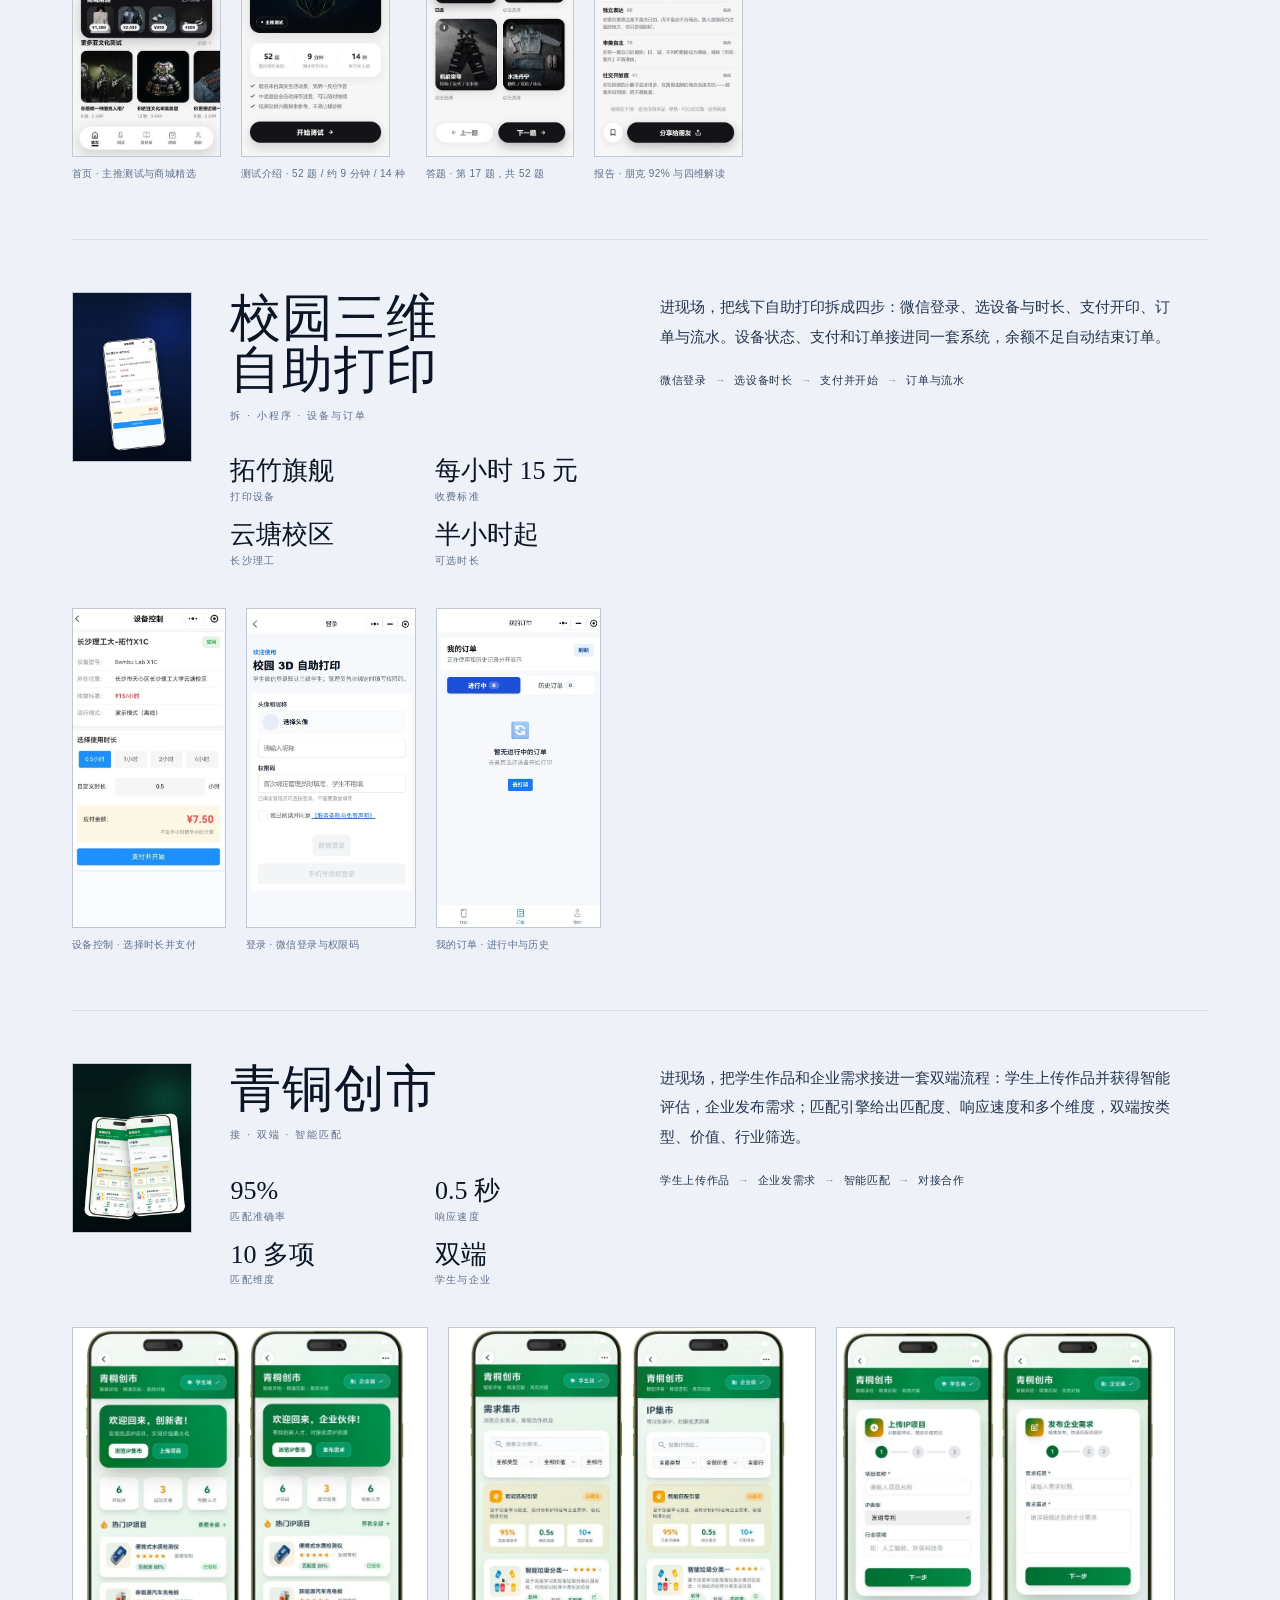
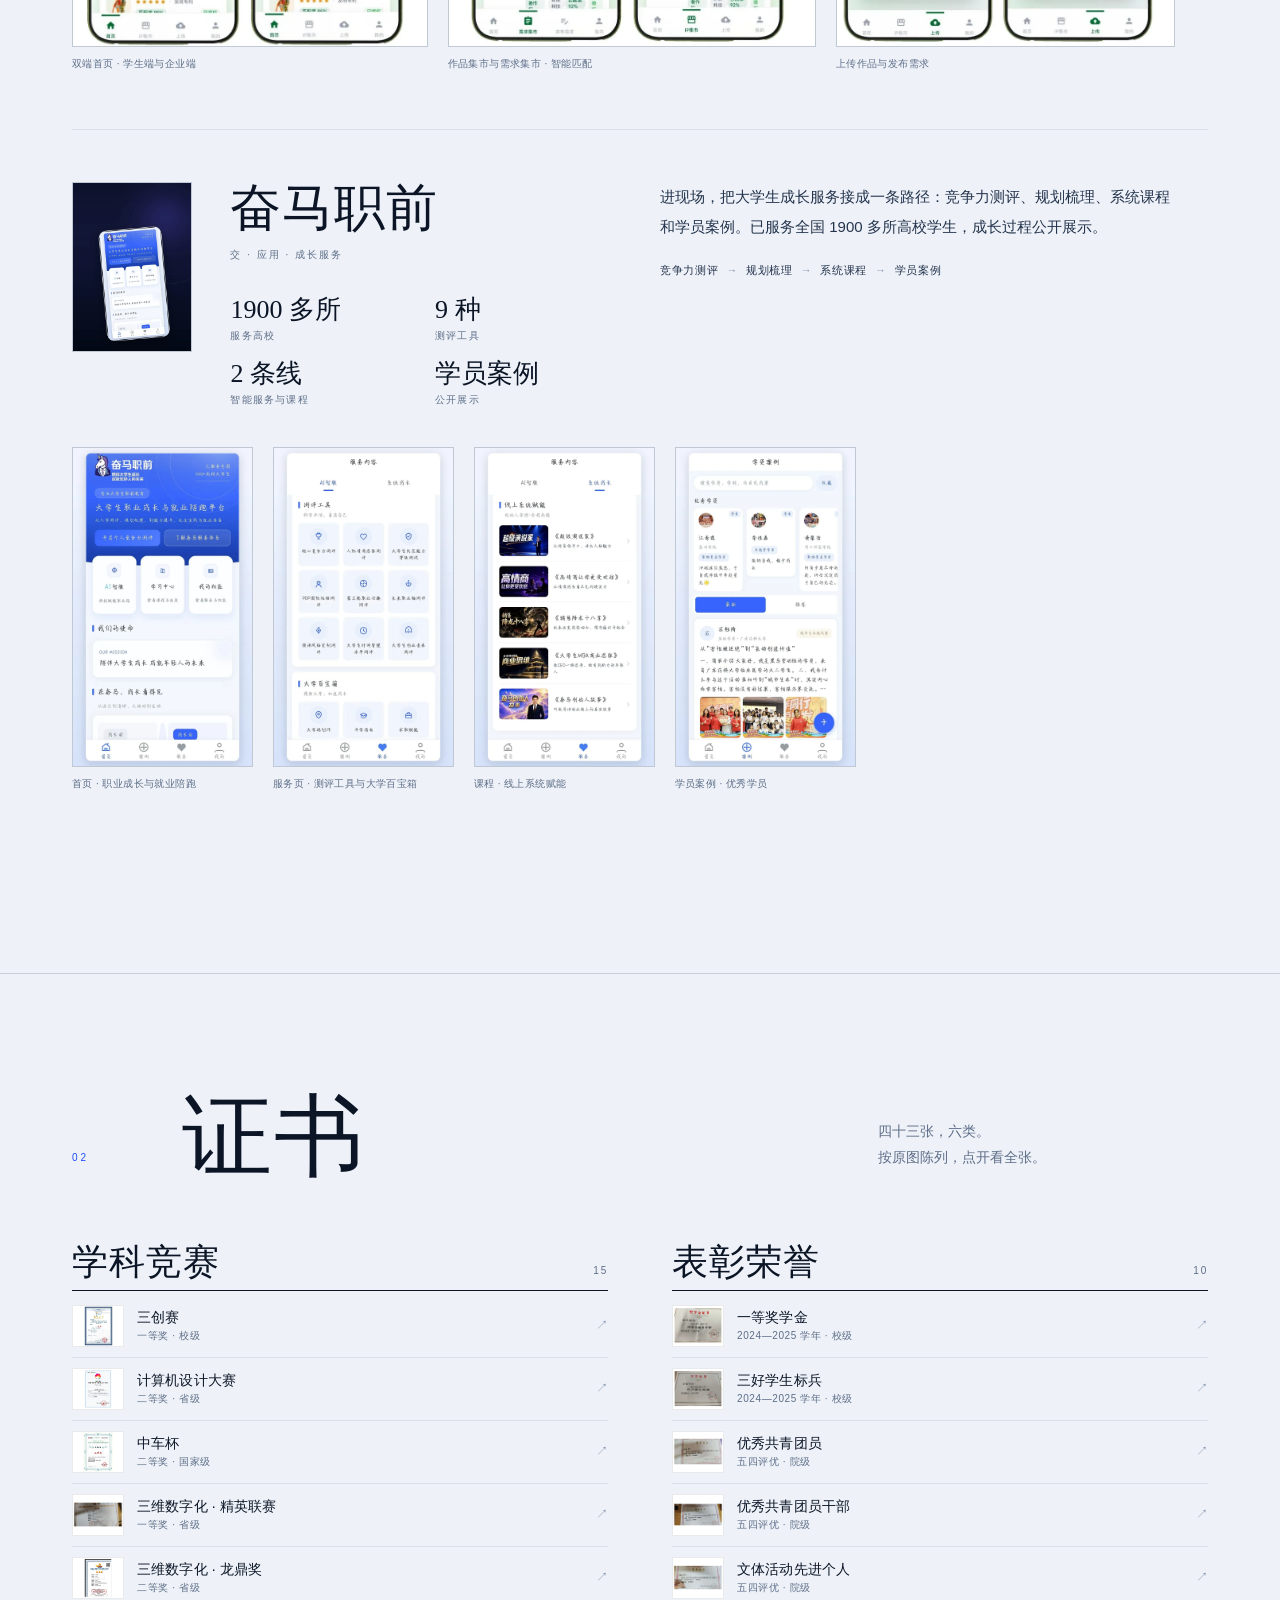
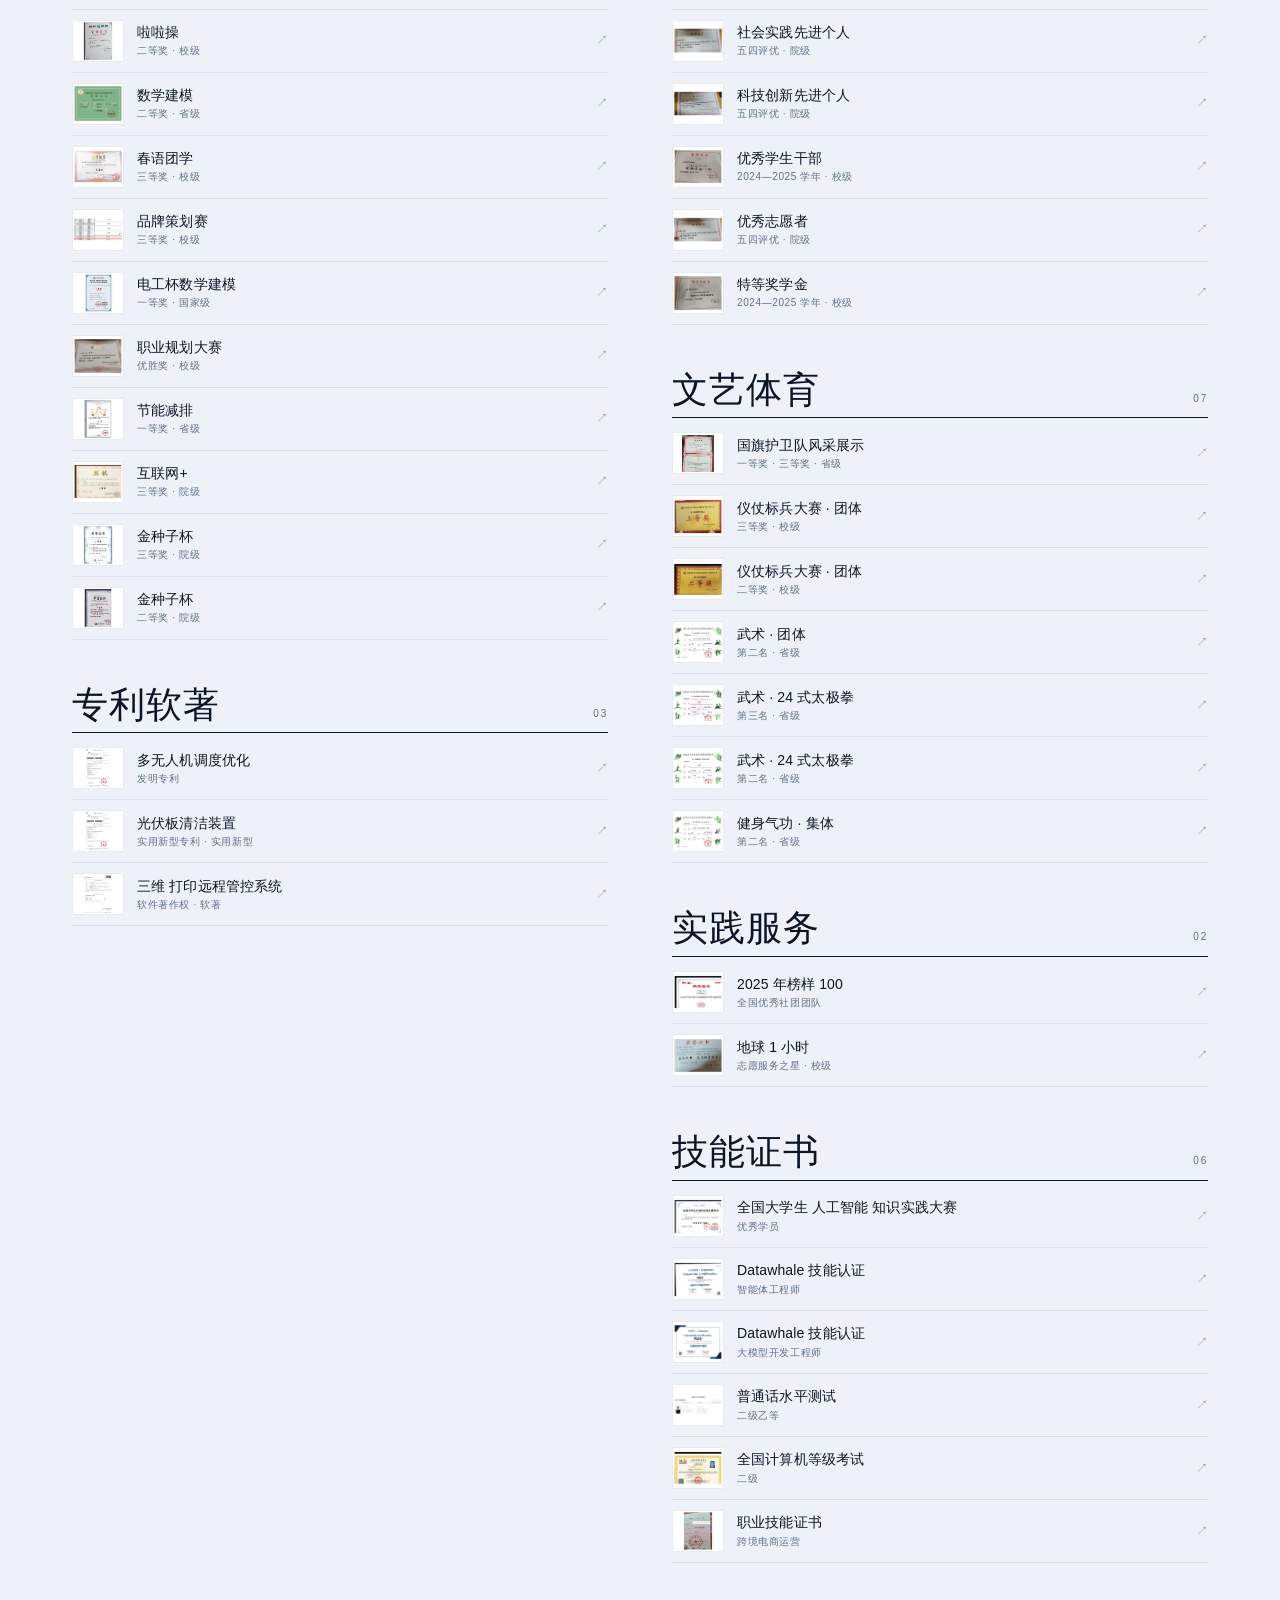
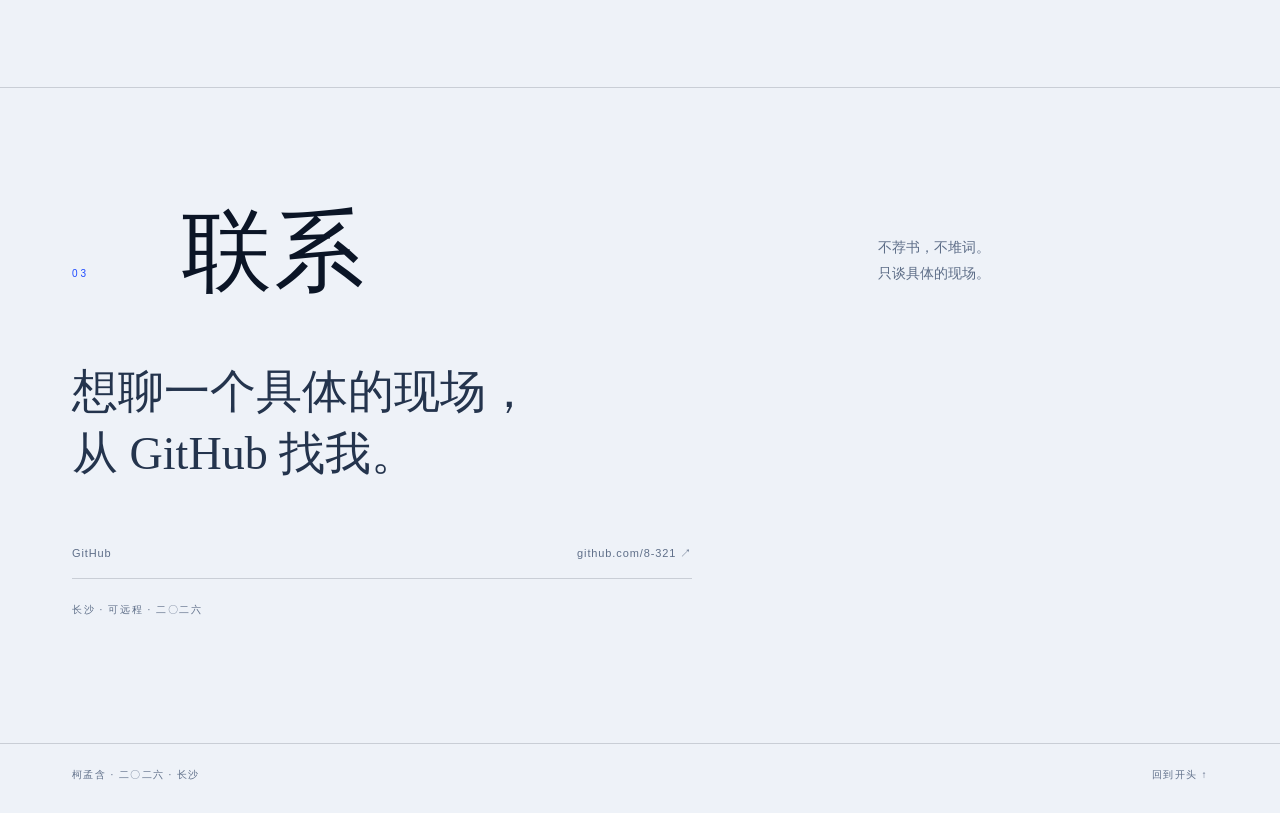
